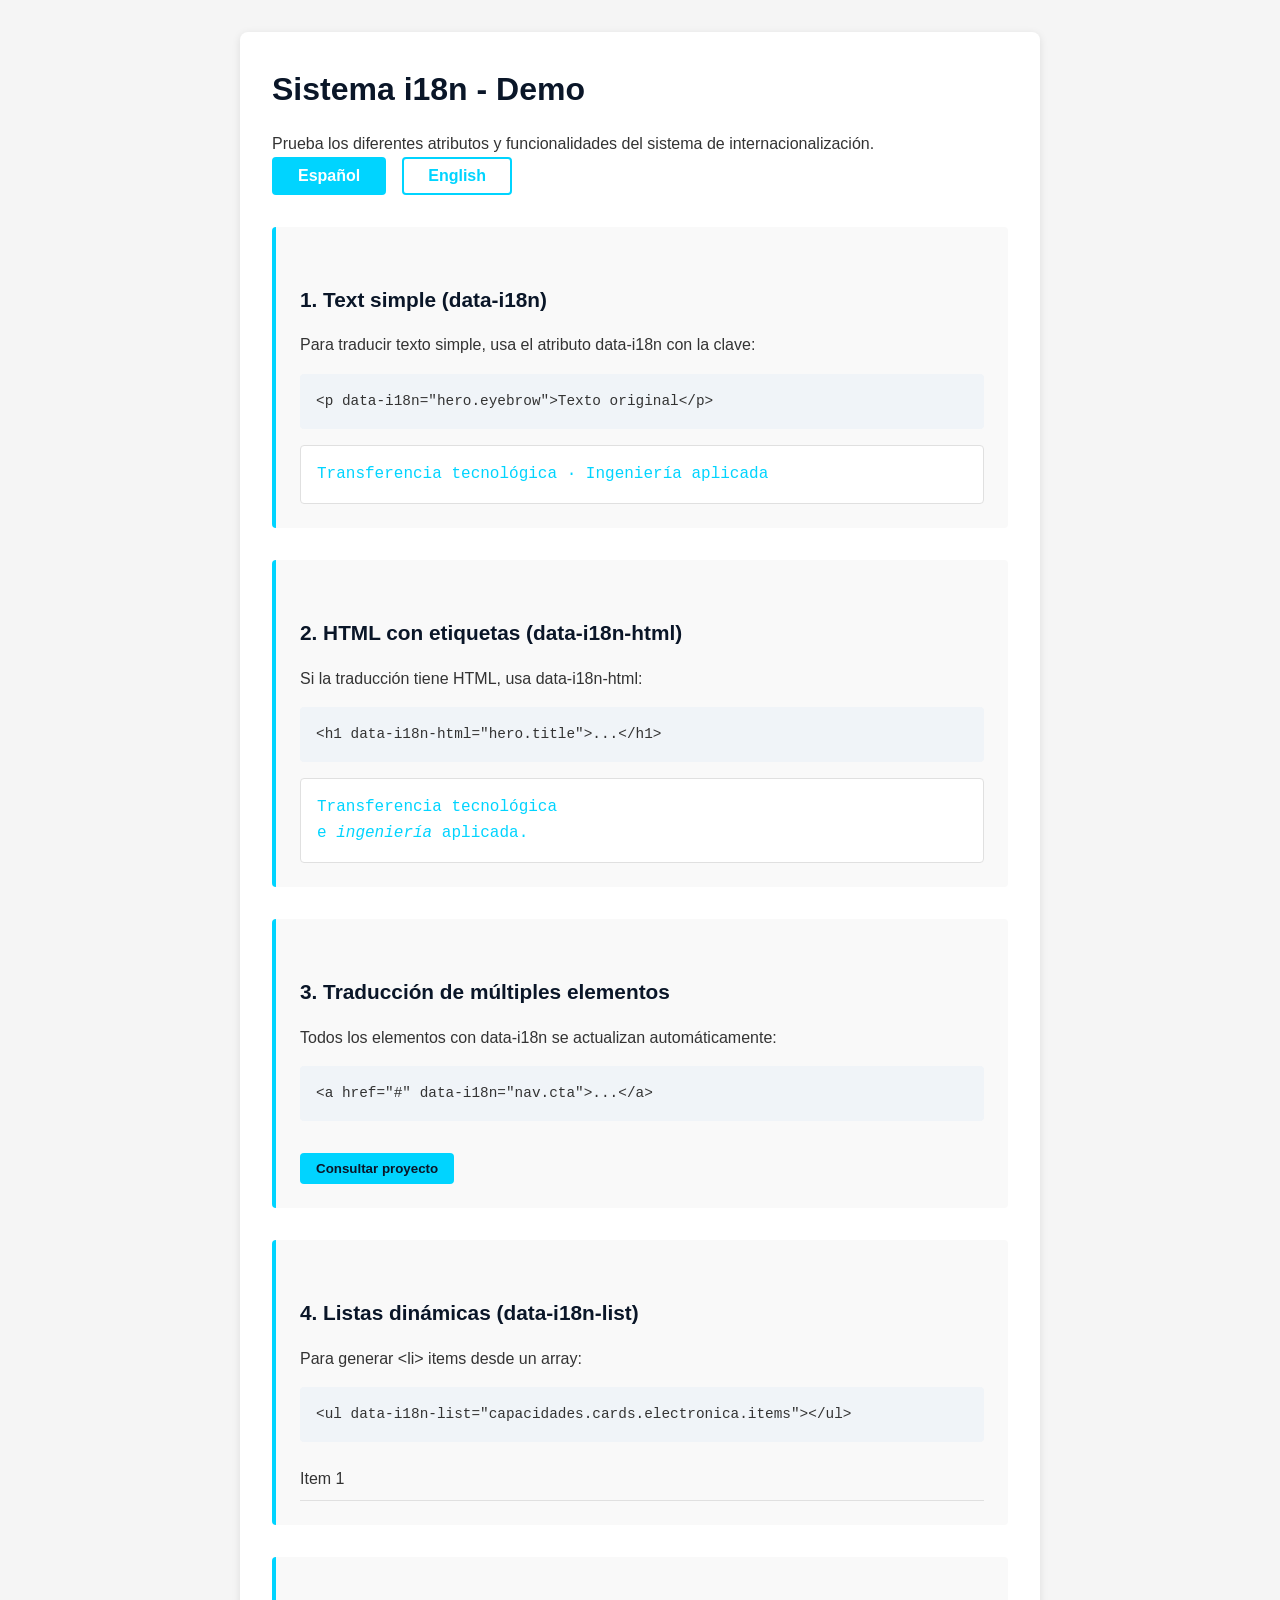
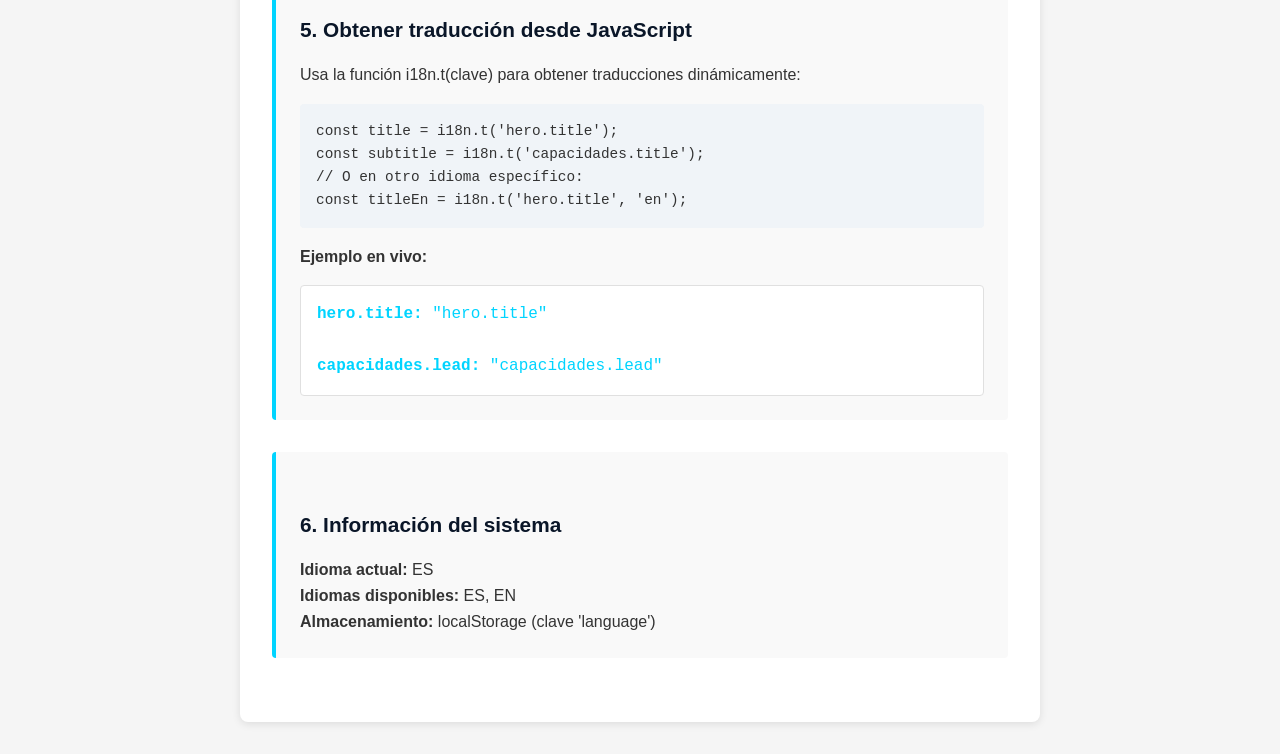
==== i18n/demo.html @ 2038bd2a "feat: implement lightweight client-side i18n system with dynamic data-attribute rendering support" ====
<!DOCTYPE html>
<html lang="es">
<head>
  <meta charset="UTF-8" />
  <meta name="viewport" content="width=device-width, initial-scale=1.0" />
  <title>i18n System Demo</title>
  <style>
    * { margin: 0; padding: 0; box-sizing: border-box; }
    body {
      font-family: 'Inter', -apple-system, BlinkMacSystemFont, sans-serif;
      background: #f5f5f5;
      color: #333;
      padding: 2rem;
      line-height: 1.6;
    }
    .container {
      max-width: 800px;
      margin: 0 auto;
      background: white;
      padding: 2rem;
      border-radius: 8px;
      box-shadow: 0 2px 8px rgba(0,0,0,0.1);
    }
    h1 { font-size: 2rem; margin-bottom: 1rem; color: #0A1628; }
    h2 { font-size: 1.3rem; margin-top: 2rem; margin-bottom: 1rem; color: #0A1628; }
    .demo-section {
      margin: 2rem 0;
      padding: 1.5rem;
      background: #f9f9f9;
      border-left: 4px solid #00D4FF;
      border-radius: 4px;
    }
    .code {
      background: #f0f4f8;
      padding: 1rem;
      border-radius: 4px;
      font-family: 'Courier New', monospace;
      font-size: 0.9rem;
      margin: 1rem 0;
      overflow-x: auto;
    }
    .lang-switch {
      display: flex;
      gap: 1rem;
      margin-bottom: 2rem;
    }
    .lang-btn {
      padding: 0.5rem 1.5rem;
      font-size: 1rem;
      font-weight: 600;
      border: 2px solid #00D4FF;
      background: white;
      color: #00D4FF;
      border-radius: 4px;
      cursor: pointer;
      transition: all 0.2s;
    }
    .lang-btn:hover { background: #00D4FF; color: white; }
    .lang-btn.active {
      background: #00D4FF;
      color: white;
    }
    .result {
      background: white;
      padding: 1rem;
      border: 1px solid #e0e0e0;
      border-radius: 4px;
      margin-top: 1rem;
      font-family: 'Courier New', monospace;
      color: #00D4FF;
      word-break: break-all;
    }
    .example-list {
      list-style: none;
      margin-top: 1rem;
    }
    .example-list li {
      padding: 0.5rem 0;
      border-bottom: 1px solid #e0e0e0;
    }
  </style>
</head>
<body>
  <div class="container">
    <h1>Sistema i18n - Demo</h1>
    <p>Prueba los diferentes atributos y funcionalidades del sistema de internacionalización.</p>

    <div class="lang-switch">
      <button class="lang-btn active" data-lang="es">Español</button>
      <button class="lang-btn" data-lang="en">English</button>
    </div>

    <!-- DEMO 1: data-i18n simple -->
    <div class="demo-section">
      <h2>1. Text simple (data-i18n)</h2>
      <p>Para traducir texto simple, usa el atributo data-i18n con la clave:</p>
      <div class="code">&lt;p data-i18n="hero.eyebrow"&gt;Texto original&lt;/p&gt;</div>
      <div class="result" data-i18n="hero.eyebrow">Transferencia tecnológica · Ingeniería aplicada</div>
    </div>

    <!-- DEMO 2: data-i18n-html -->
    <div class="demo-section">
      <h2>2. HTML con etiquetas (data-i18n-html)</h2>
      <p>Si la traducción tiene HTML, usa data-i18n-html:</p>
      <div class="code">&lt;h1 data-i18n-html="hero.title"&gt;...&lt;/h1&gt;</div>
      <div class="result" data-i18n-html="hero.title">Transferencia tecnológica <br> e <em>ingeniería</em> aplicada.</div>
    </div>

    <!-- DEMO 3: Múltiples traducciones -->
    <div class="demo-section">
      <h2>3. Traducción de múltiples elementos</h2>
      <p>Todos los elementos con data-i18n se actualizan automáticamente:</p>
      <div class="code">&lt;a href="#" data-i18n="nav.cta"&gt;...&lt;/a&gt;</div>
      <button style="padding: 0.5rem 1rem; background: #00D4FF; color: #0A1628; border: none; border-radius: 4px; font-weight: 600; cursor: pointer; margin-top: 1rem;" data-i18n="nav.cta">Consultar proyecto</button>
    </div>

    <!-- DEMO 4: Arrays/Listas -->
    <div class="demo-section">
      <h2>4. Listas dinámicas (data-i18n-list)</h2>
      <p>Para generar &lt;li&gt; items desde un array:</p>
      <div class="code">&lt;ul data-i18n-list="capacidades.cards.electronica.items"&gt;&lt;/ul&gt;</div>
      <ul class="example-list" data-i18n-list="capacidades.cards.electronica.items">
        <li>Item 1</li>
      </ul>
    </div>

    <!-- DEMO 5: JavaScript -->
    <div class="demo-section">
      <h2>5. Obtener traducción desde JavaScript</h2>
      <p>Usa la función i18n.t(clave) para obtener traducciones dinámicamente:</p>
      <div class="code">
const title = i18n.t('hero.title');<br>
const subtitle = i18n.t('capacidades.title');<br>
// O en otro idioma específico:<br>
const titleEn = i18n.t('hero.title', 'en');
      </div>
      <div style="margin-top: 1rem;">
        <p><strong>Ejemplo en vivo:</strong></p>
        <div class="result" id="js-result">Cargando...</div>
      </div>
    </div>

    <!-- DEMO 6: Información del sistema -->
    <div class="demo-section">
      <h2>6. Información del sistema</h2>
      <p><strong>Idioma actual:</strong> <span id="current-lang">--</span></p>
      <p><strong>Idiomas disponibles:</strong> ES, EN</p>
      <p><strong>Almacenamiento:</strong> localStorage (clave 'language')</p>
    </div>
  </div>

  <!-- Cargar el script i18n desde la ruta correcta -->
  <script src="../i18n/i18n.js"></script>
  
  <script>
    // Event listeners para botones de idioma
    document.querySelectorAll('[data-lang]').forEach(btn => {
      btn.addEventListener('click', () => {
        const lang = btn.getAttribute('data-lang');
        i18n.setLanguage(lang);
        
        // Actualizar botón activo
        document.querySelectorAll('[data-lang]').forEach(b => b.classList.remove('active'));
        btn.classList.add('active');
        
        // Actualizar idioma mostrado
        document.getElementById('current-lang').textContent = lang.toUpperCase();
        
        // Actualizar ejemplo de JS
        updateJSExample();
      });
    });

    // Función para actualizar el ejemplo de JavaScript
    function updateJSExample() {
      const title = i18n.t('hero.title');
      const lead = i18n.t('capacidades.lead');
      document.getElementById('js-result').innerHTML = `
        <strong>hero.title:</strong> "${title}"<br><br>
        <strong>capacidades.lead:</strong> "${lead}"
      `;
    }

    // Escuchar cambios de idioma
    window.addEventListener('i18n-changed', (e) => {
      console.log('Idioma cambió a:', e.detail.language);
      document.getElementById('current-lang').textContent = e.detail.language.toUpperCase();
      updateJSExample();
    });

    // Inicializar
    setTimeout(() => {
      document.getElementById('current-lang').textContent = i18n.getLanguage().toUpperCase();
      updateJSExample();
    }, 500);
  </script>
</body>
</html>
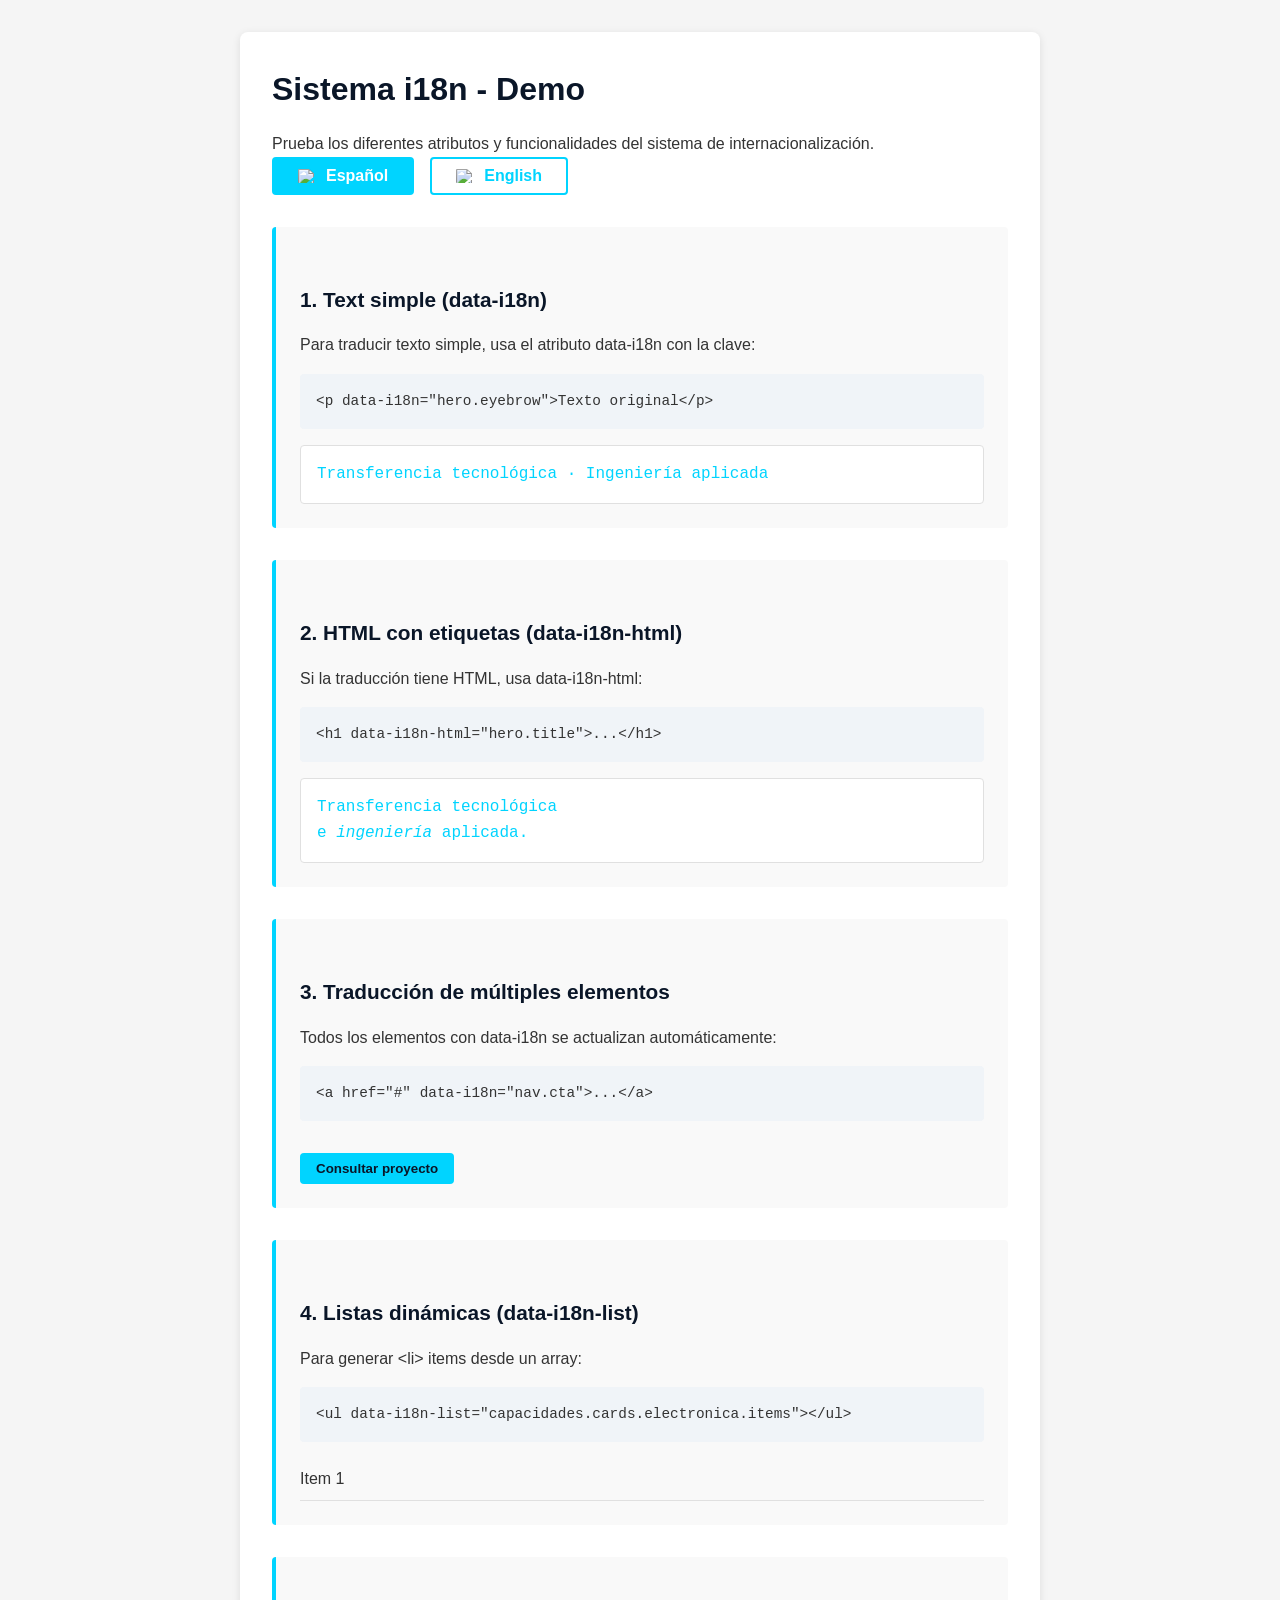
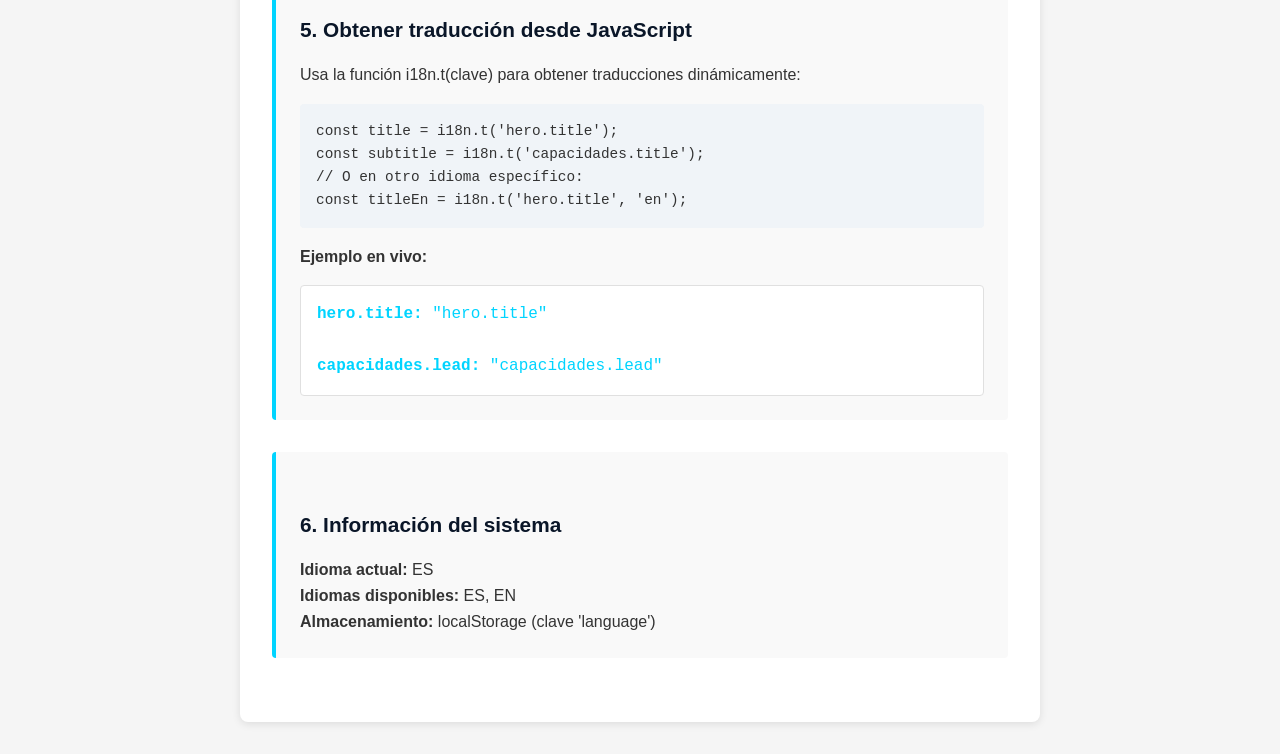
==== commit 55209172: "feat: add i18n demo page and update language switcher UI with country flags" ====
--- a/i18n/demo.html
+++ b/i18n/demo.html
@@ -54,11 +54,20 @@
       border-radius: 4px;
       cursor: pointer;
       transition: all 0.2s;
+      display: inline-flex;
+      align-items: center;
+      gap: 0.5rem;
     }
     .lang-btn:hover { background: #00D4FF; color: white; }
     .lang-btn.active {
       background: #00D4FF;
       color: white;
+    }
+    .lang-flag {
+      width: 20px;
+      height: 14px;
+      object-fit: cover;
+      border-radius: 1px;
     }
     .result {
       background: white;
@@ -86,8 +95,8 @@
     <p>Prueba los diferentes atributos y funcionalidades del sistema de internacionalización.</p>
 
     <div class="lang-switch">
-      <button class="lang-btn active" data-lang="es">Español</button>
-      <button class="lang-btn" data-lang="en">English</button>
+      <button class="lang-btn active" data-lang="es"><img class="lang-flag" src="https://flagcdn.com/es.svg" alt="Español" /> Español</button>
+      <button class="lang-btn" data-lang="en"><img class="lang-flag" src="https://flagcdn.com/gb.svg" alt="English" /> English</button>
     </div>
 
     <!-- DEMO 1: data-i18n simple -->
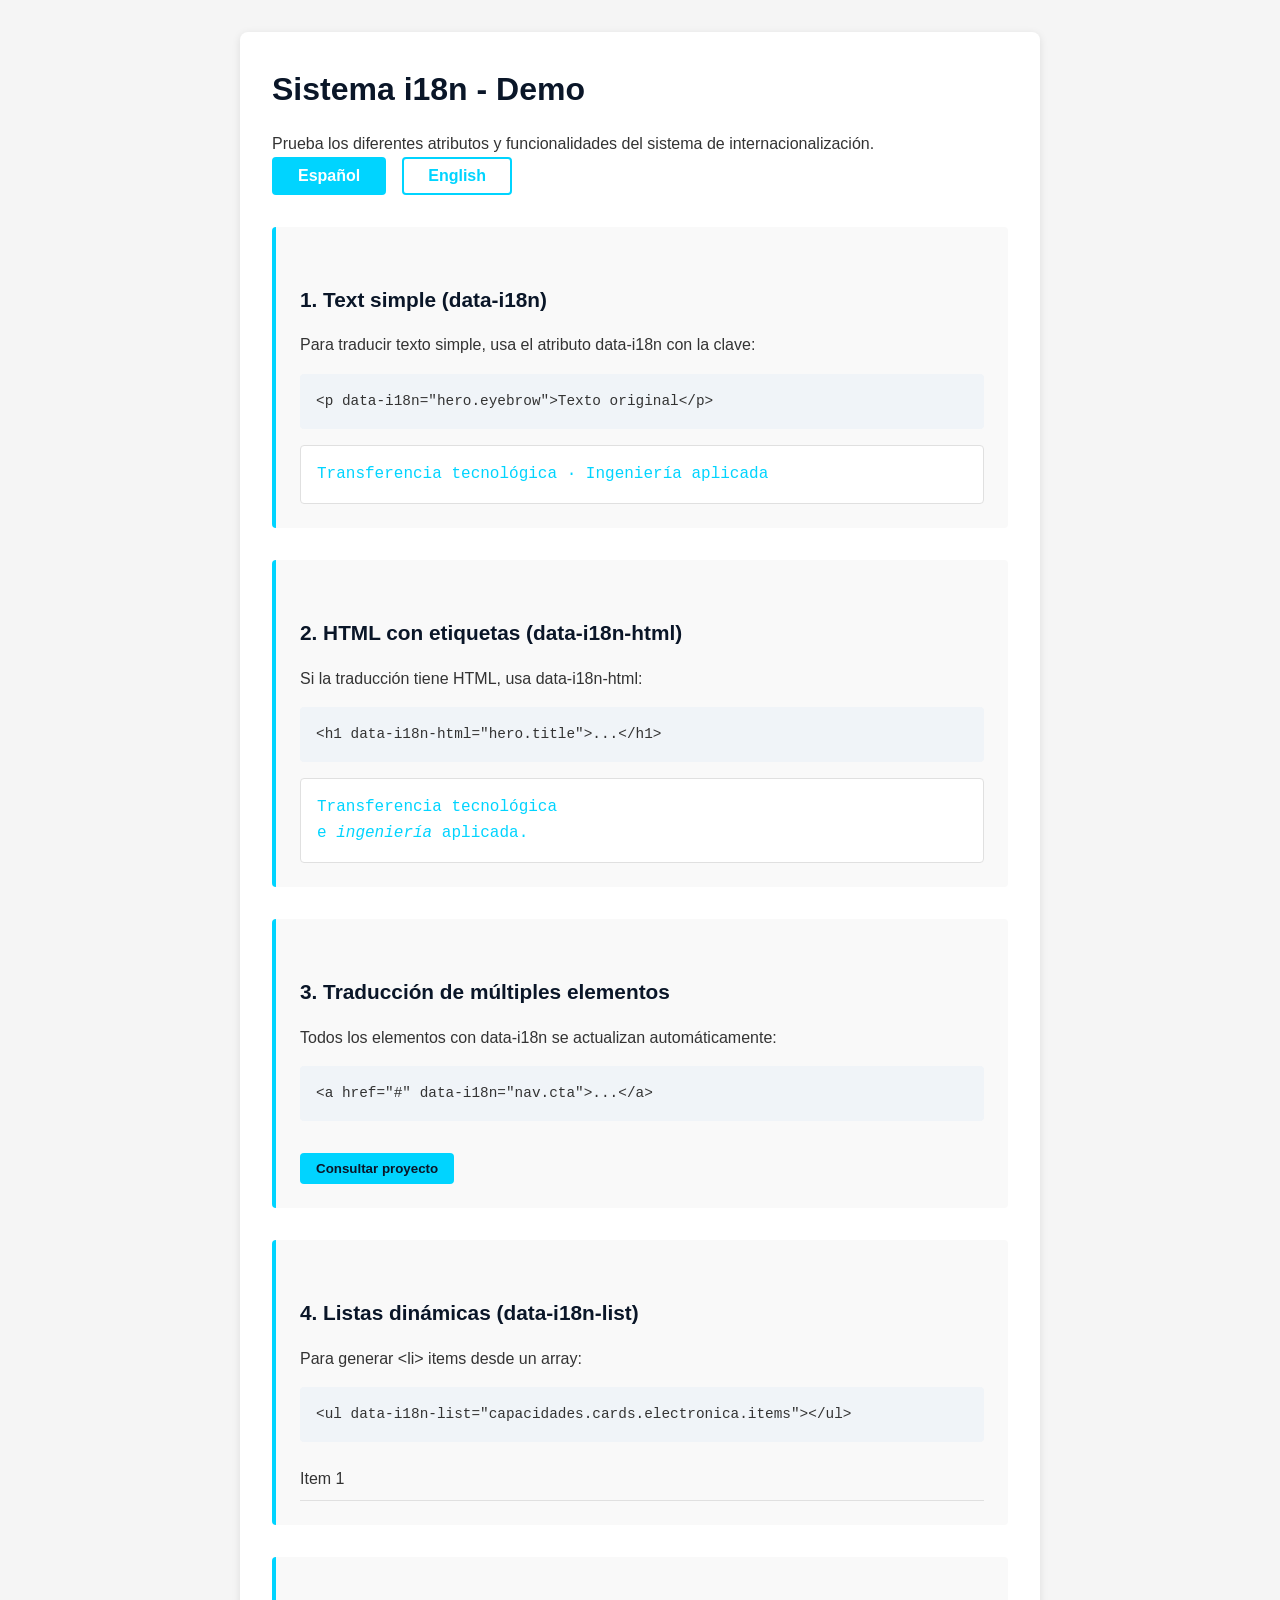
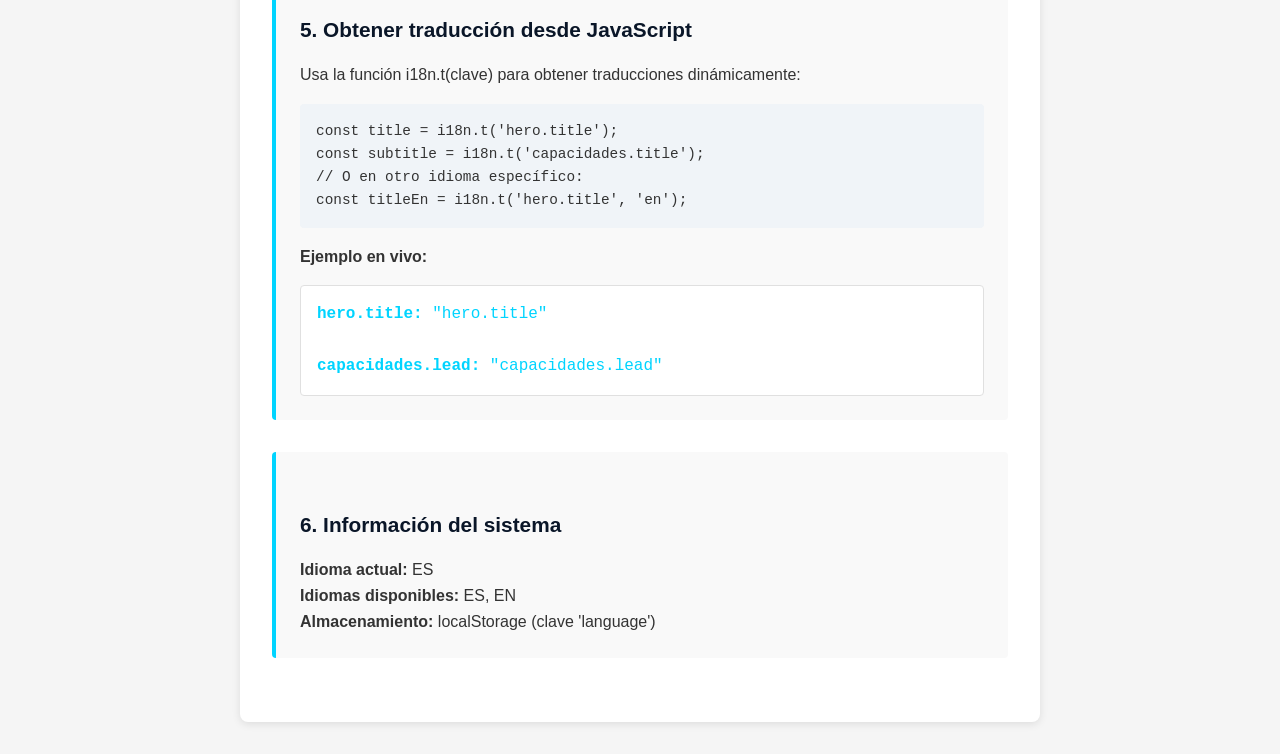
==== commit 2825d874: "Revert "feat: add i18n demo page and update language switcher UI with country flags" This reverts co" ====
--- a/i18n/demo.html
+++ b/i18n/demo.html
@@ -54,20 +54,11 @@
       border-radius: 4px;
       cursor: pointer;
       transition: all 0.2s;
-      display: inline-flex;
-      align-items: center;
-      gap: 0.5rem;
     }
     .lang-btn:hover { background: #00D4FF; color: white; }
     .lang-btn.active {
       background: #00D4FF;
       color: white;
-    }
-    .lang-flag {
-      width: 20px;
-      height: 14px;
-      object-fit: cover;
-      border-radius: 1px;
     }
     .result {
       background: white;
@@ -95,8 +86,8 @@
     <p>Prueba los diferentes atributos y funcionalidades del sistema de internacionalización.</p>
 
     <div class="lang-switch">
-      <button class="lang-btn active" data-lang="es"><img class="lang-flag" src="https://flagcdn.com/es.svg" alt="Español" /> Español</button>
-      <button class="lang-btn" data-lang="en"><img class="lang-flag" src="https://flagcdn.com/gb.svg" alt="English" /> English</button>
+      <button class="lang-btn active" data-lang="es">Español</button>
+      <button class="lang-btn" data-lang="en">English</button>
     </div>
 
     <!-- DEMO 1: data-i18n simple -->
